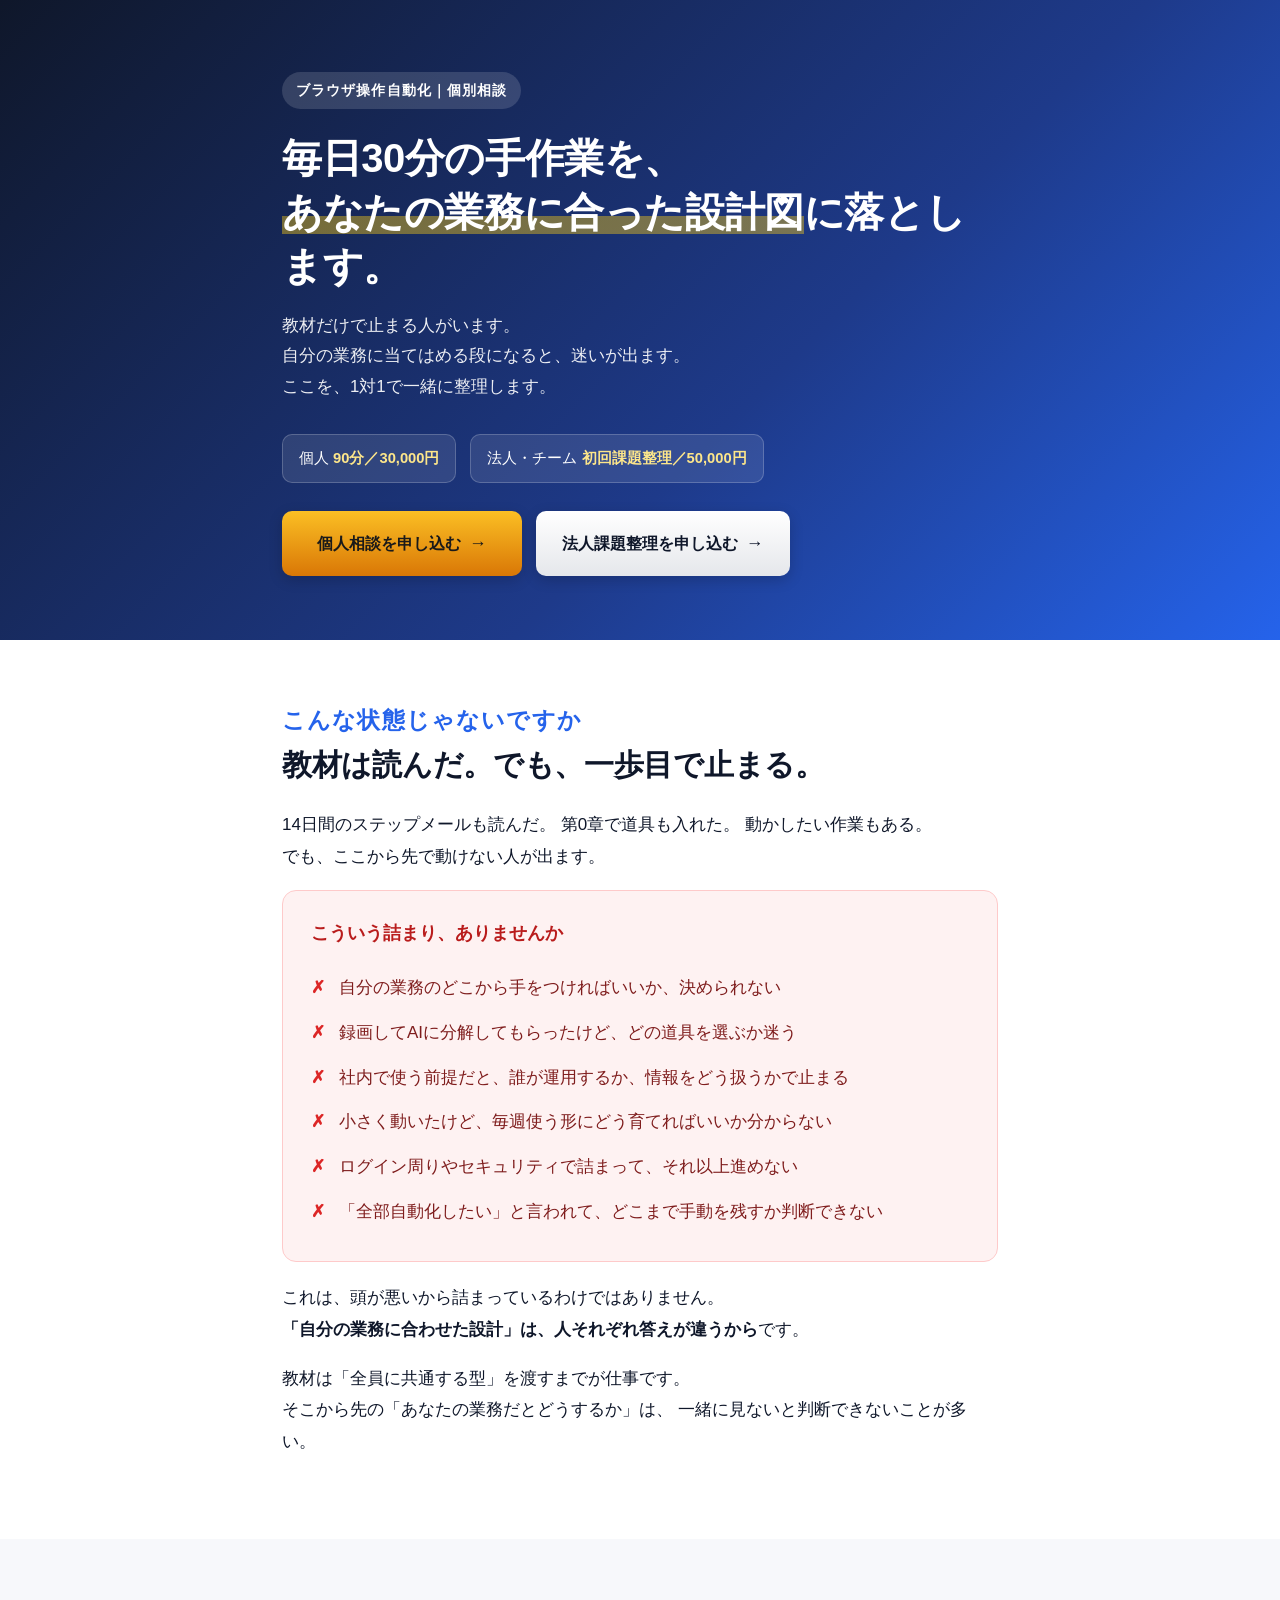
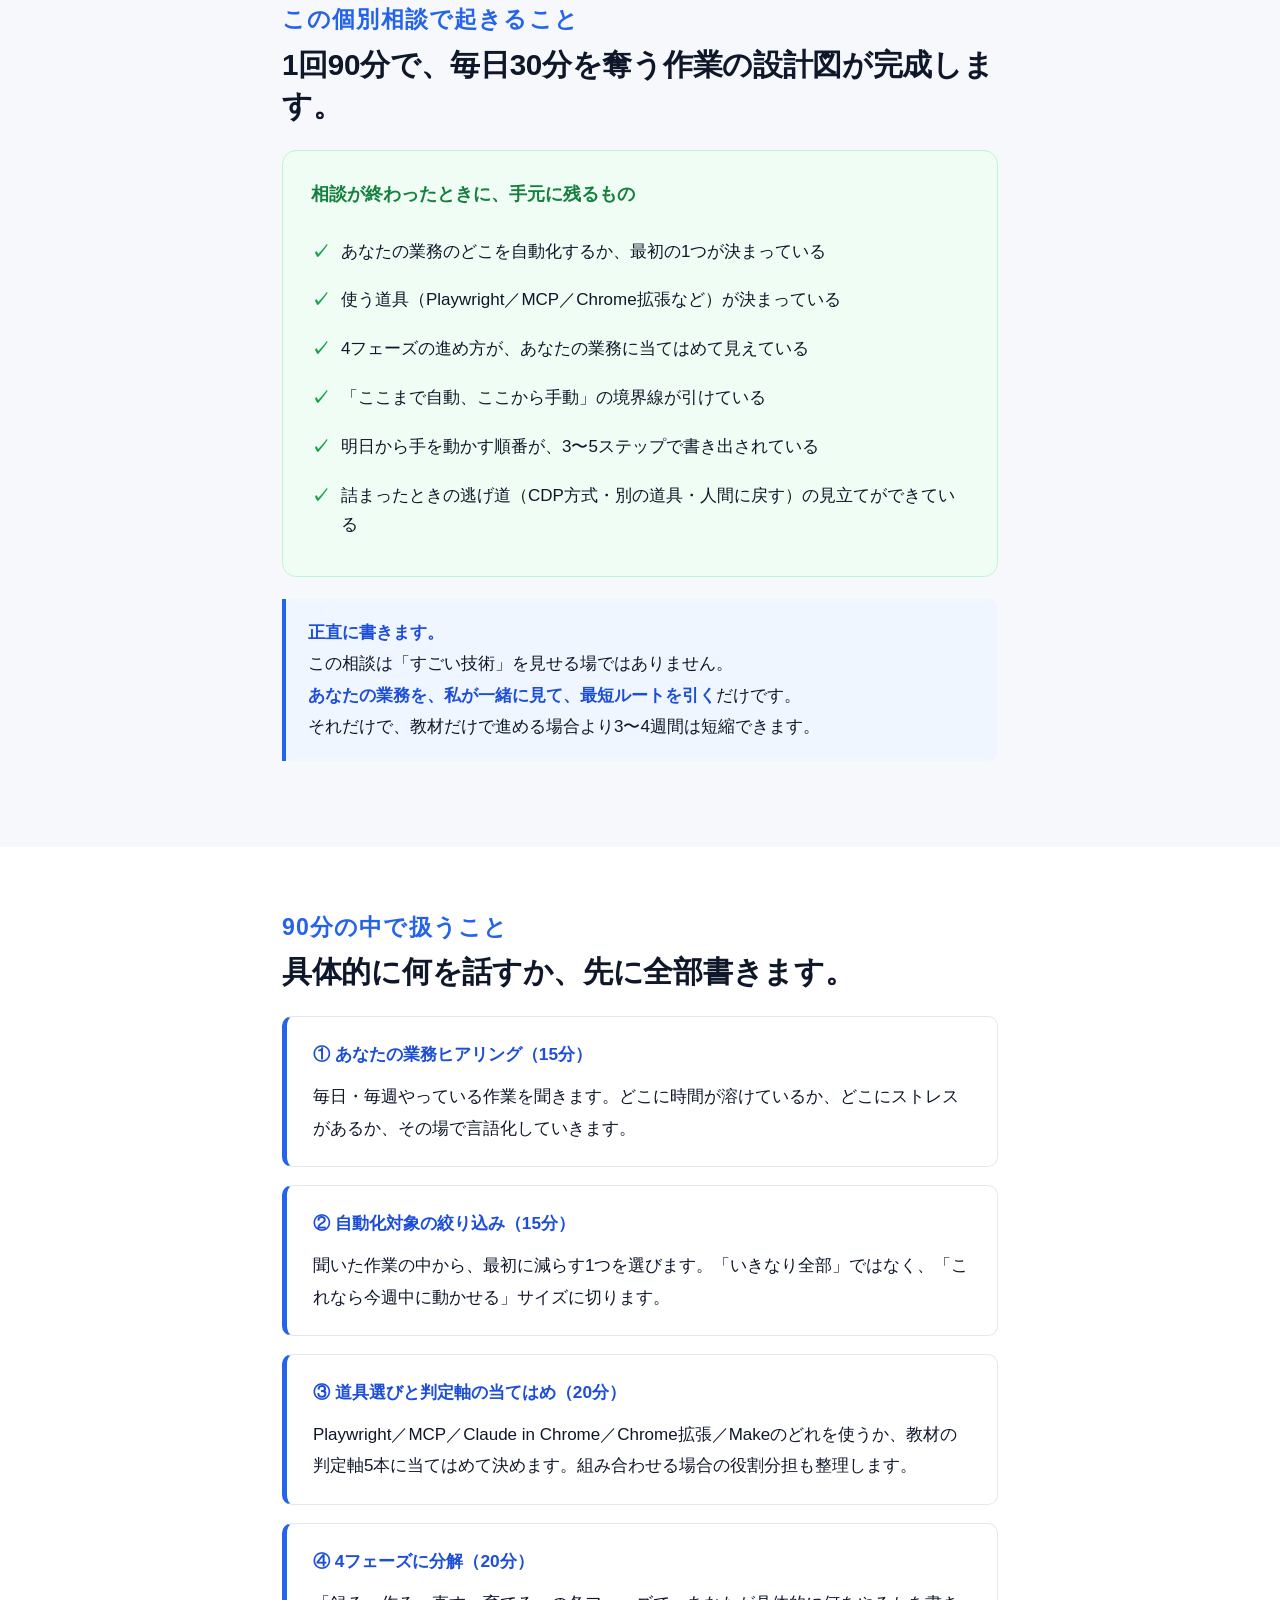
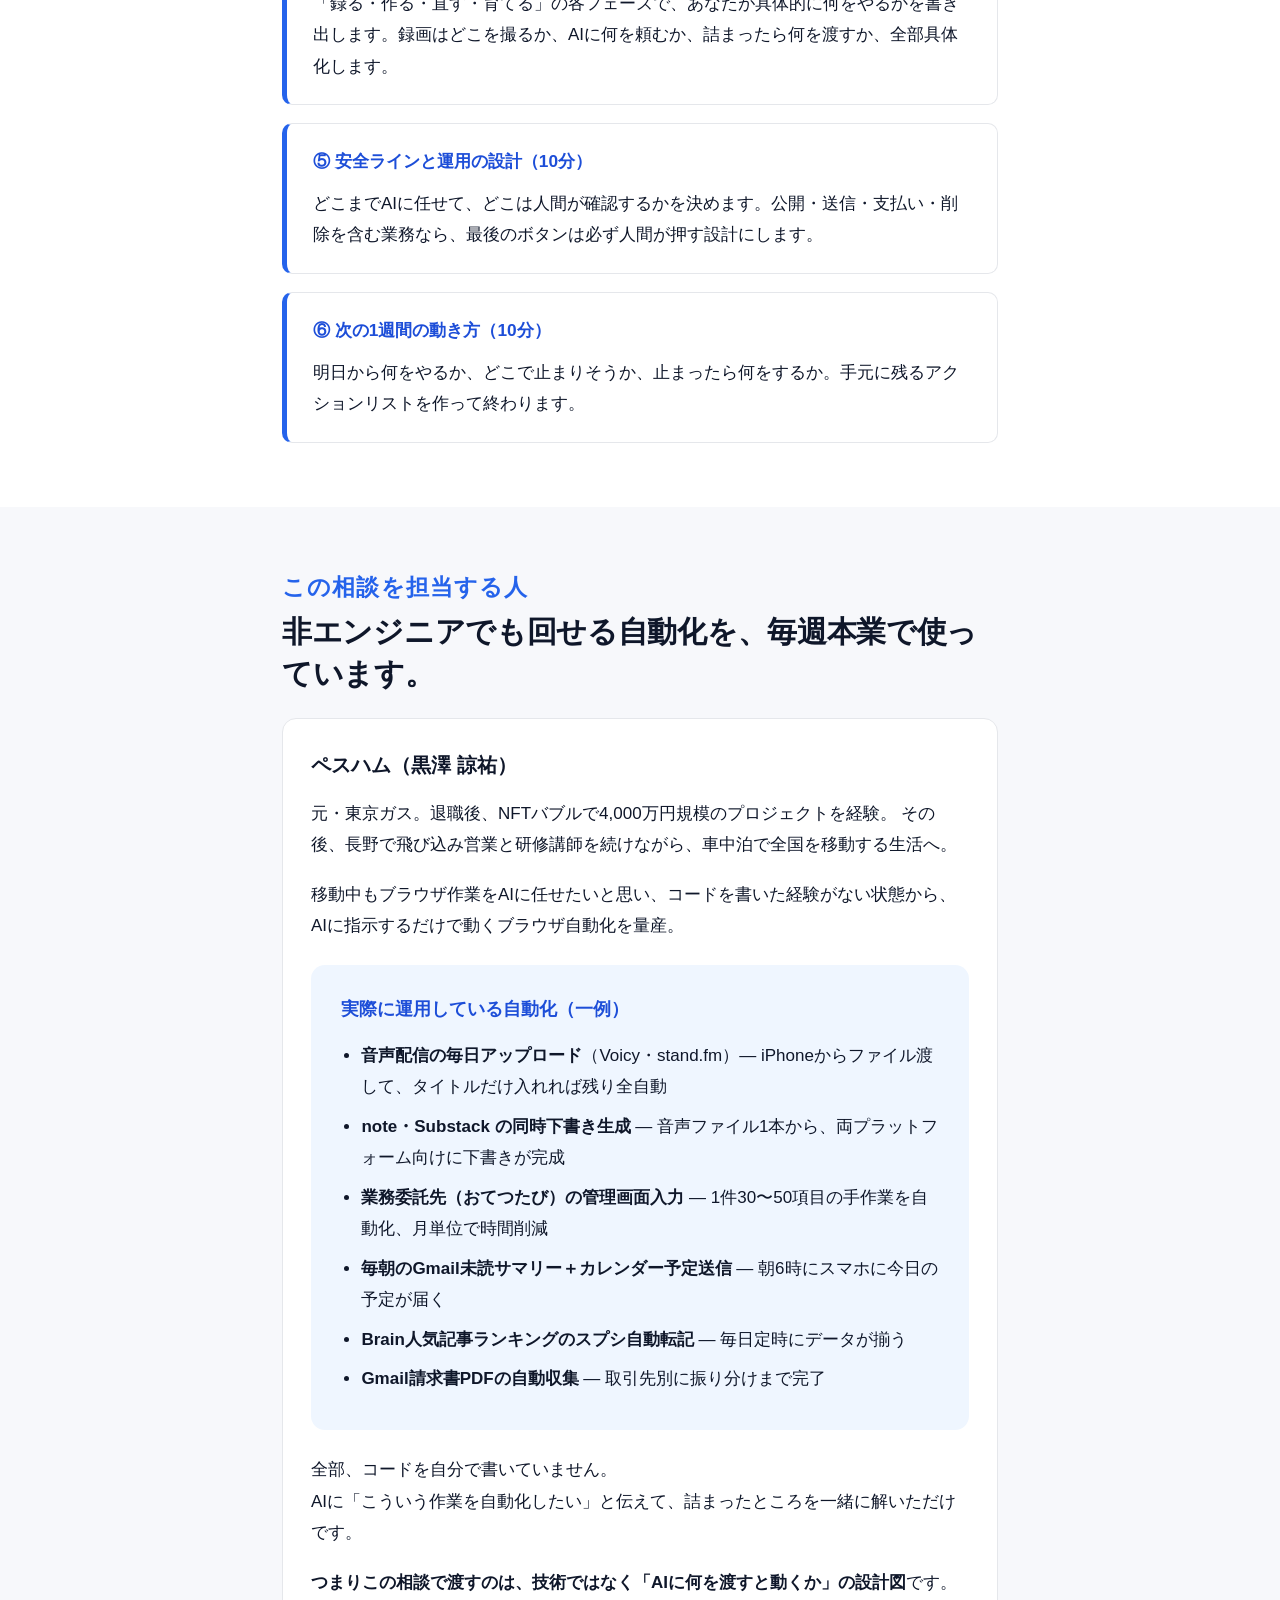
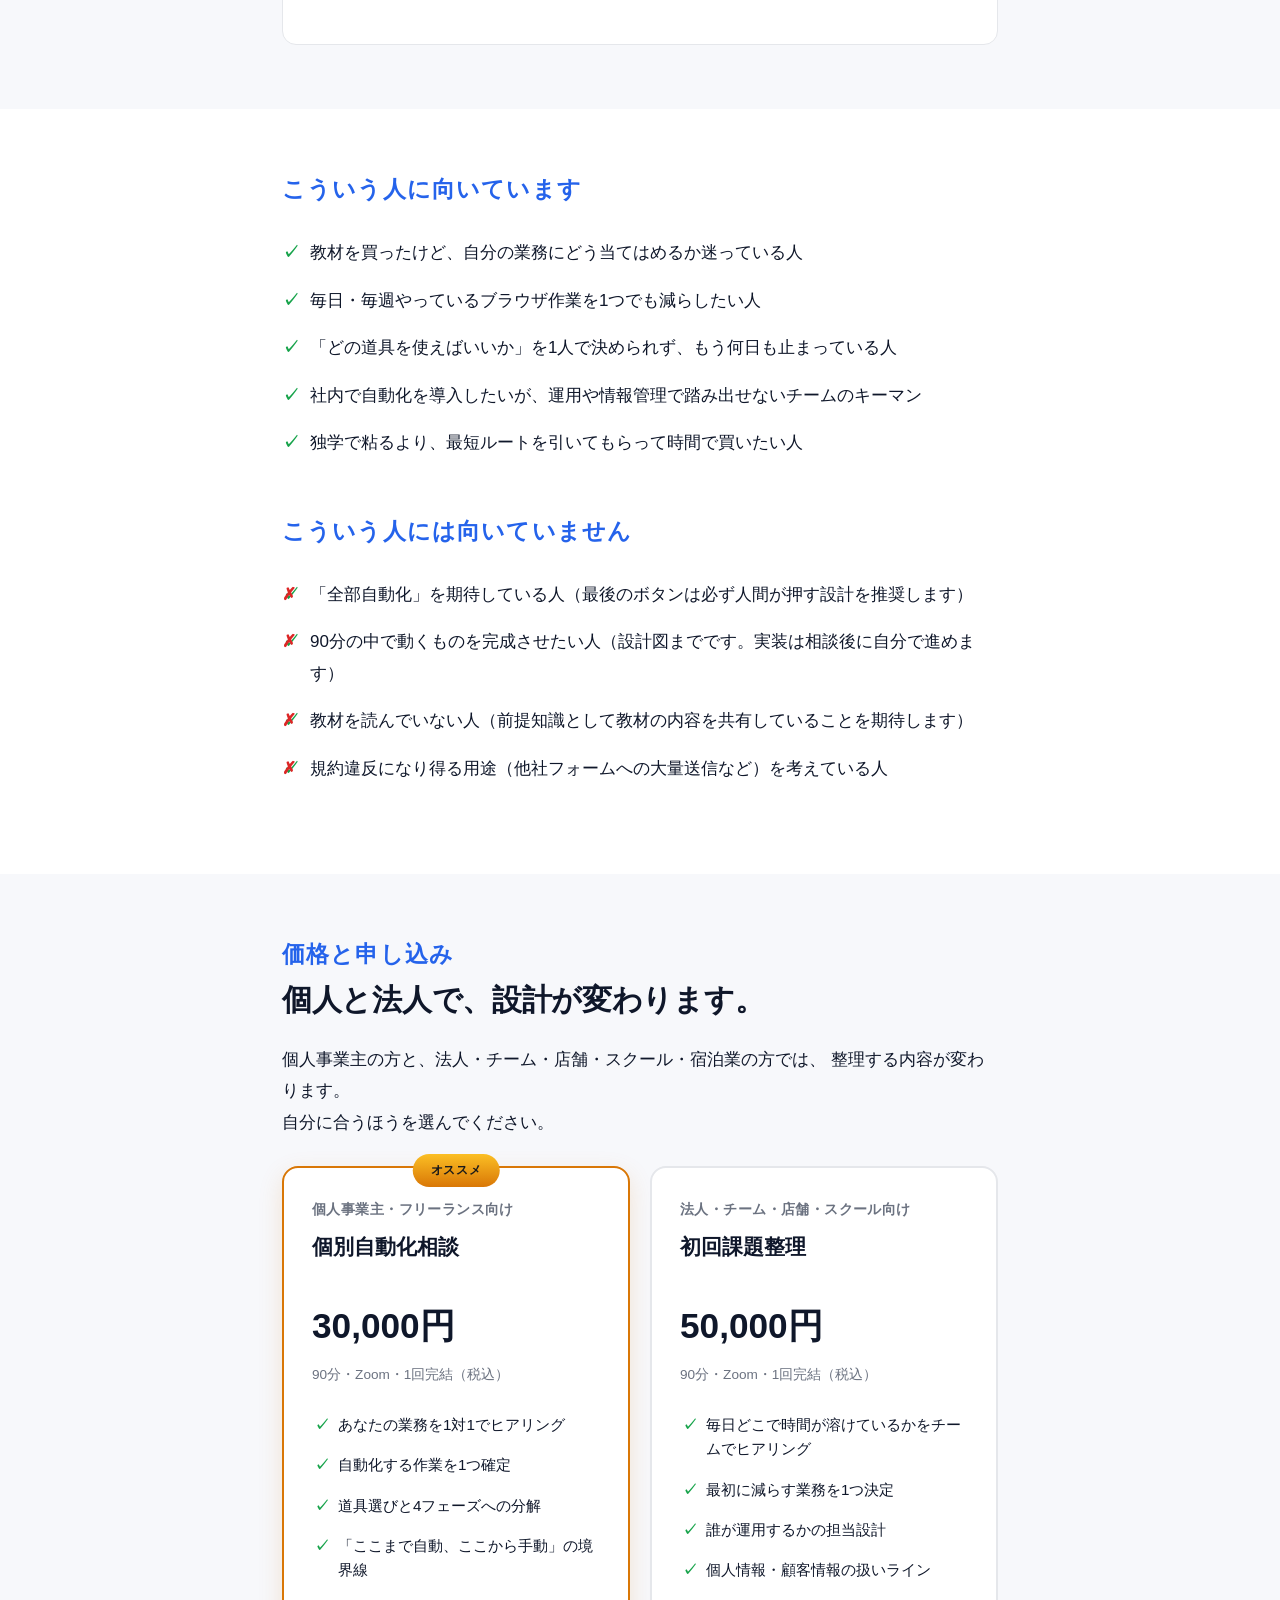
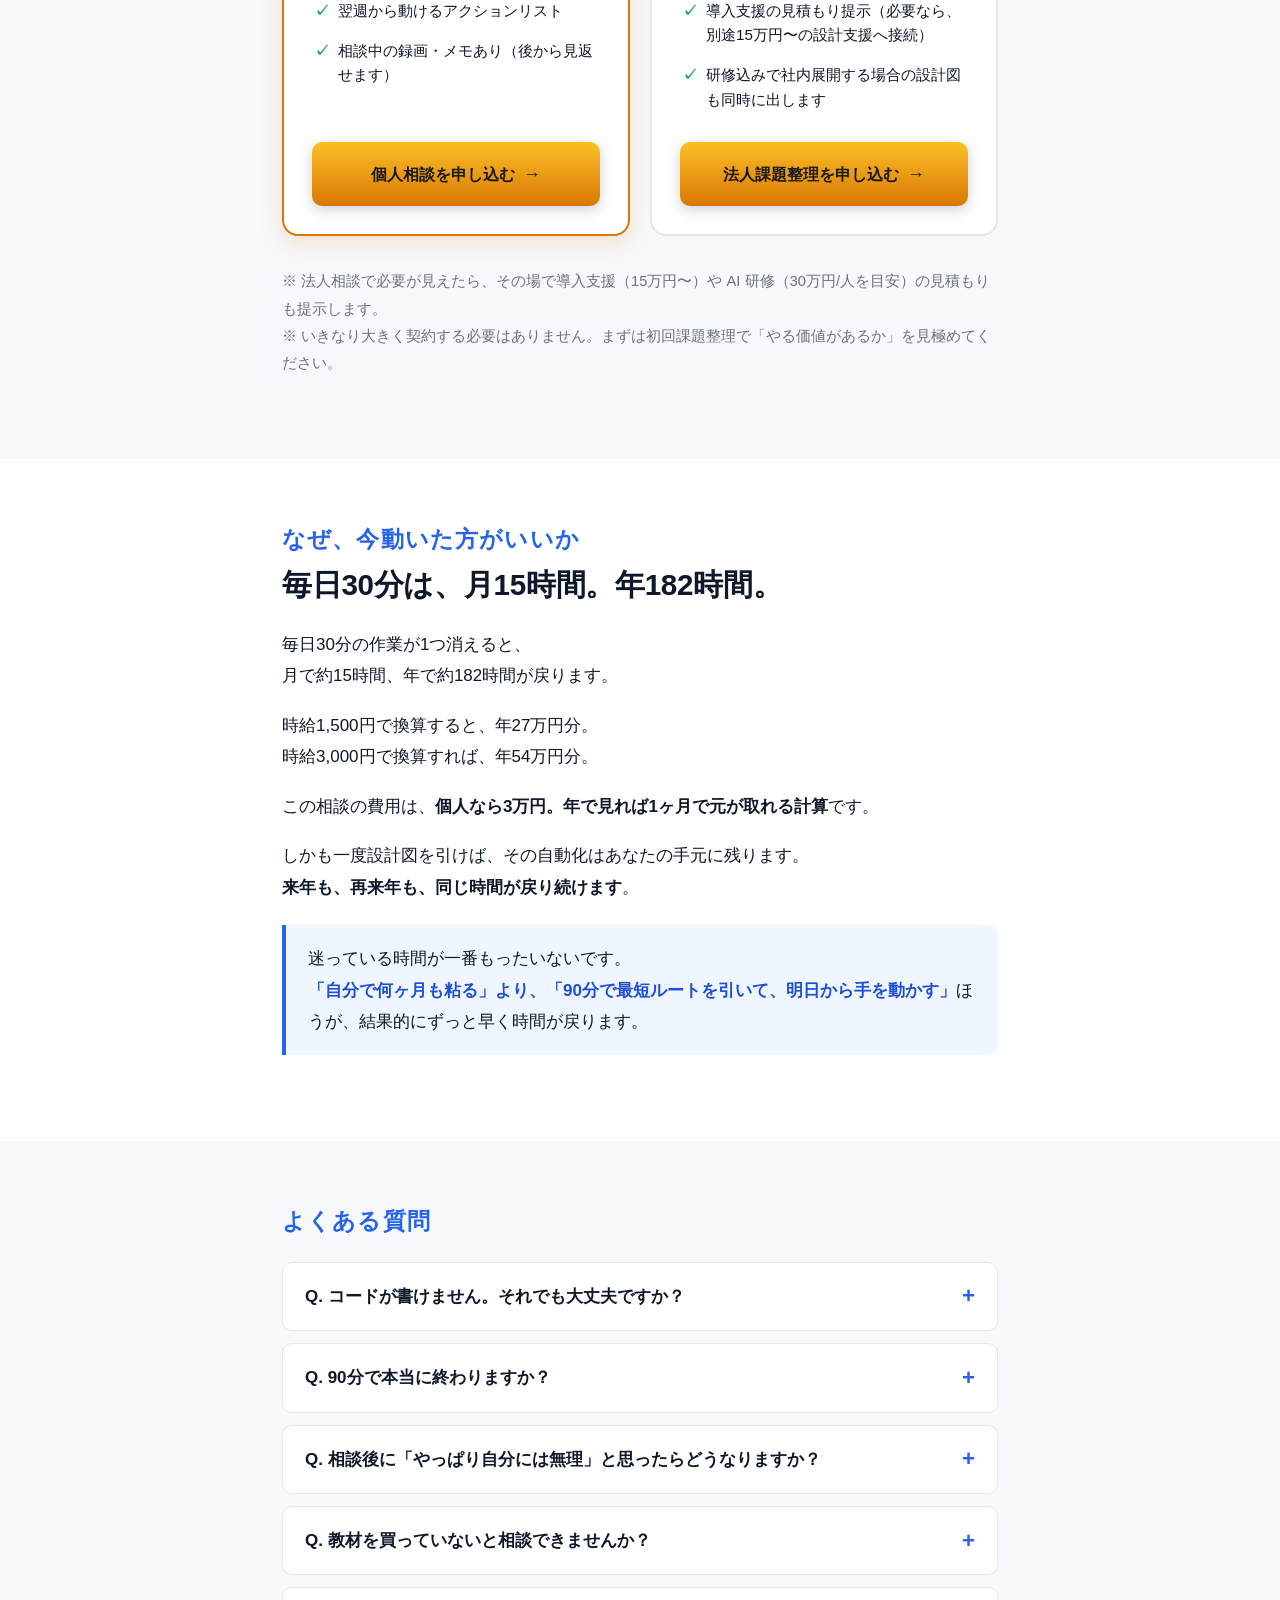
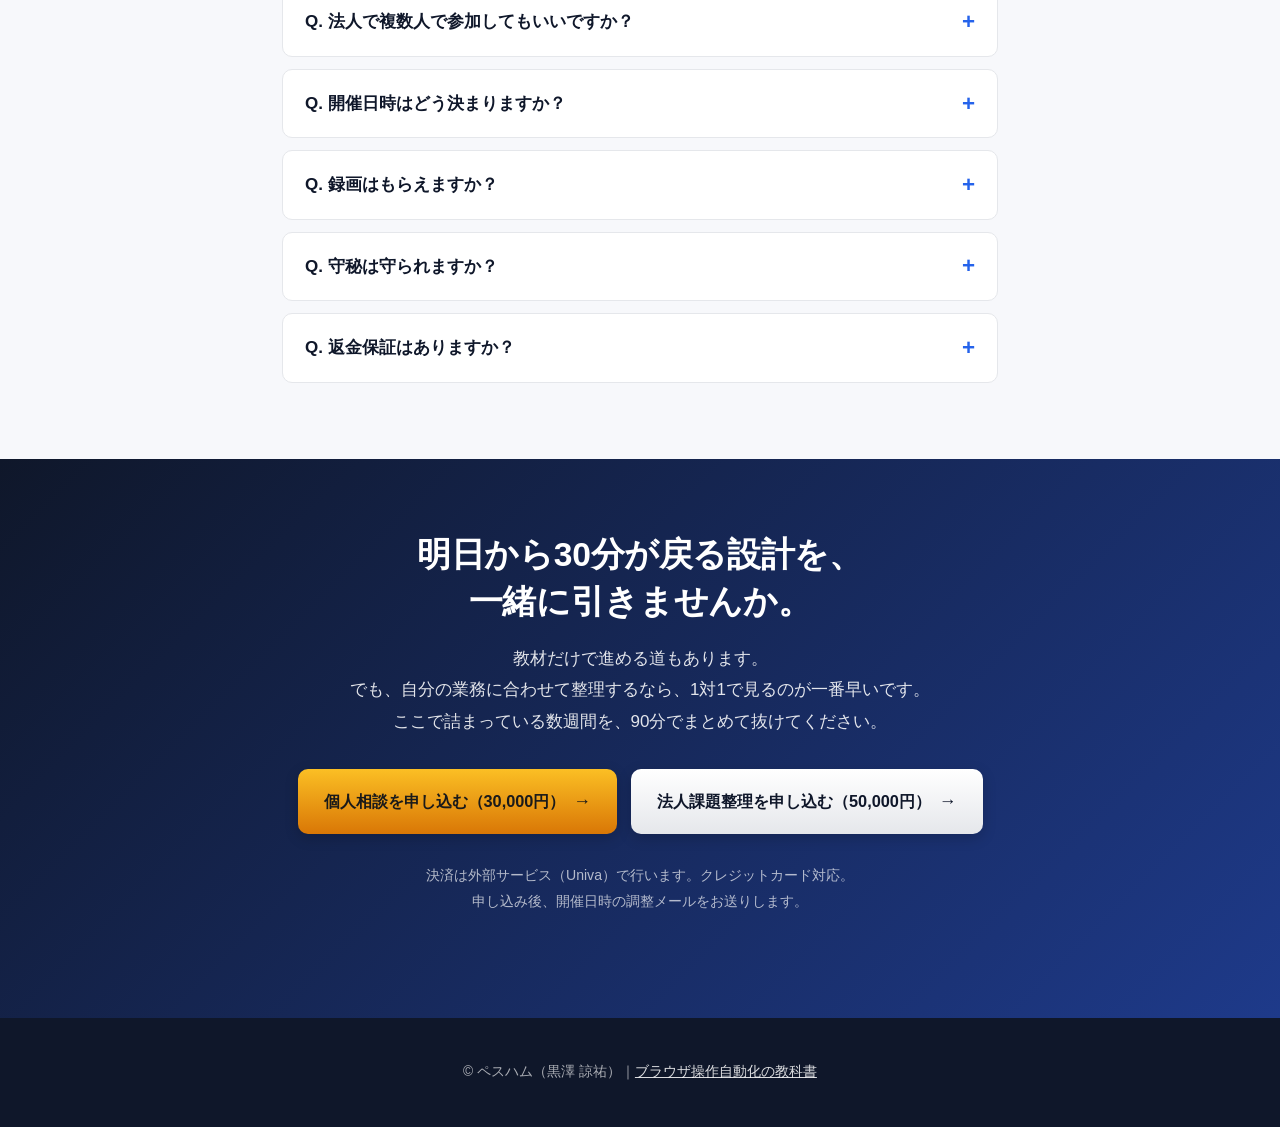
==== soudan.html @ 89b98d07 "add 個別相談LP（soudan.html） 個人90分3万円／法人初回課題整理5万円の個別相談ページを新規作成。 ヒーロー＋ペイン提示＋解決約束＋90分の中身細分化＋実績／プロフィール＋ 対象／非" ====
<!doctype html>
<html lang="ja">
<head>
<meta charset="utf-8" />
<meta name="viewport" content="width=device-width, initial-scale=1" />
<meta name="robots" content="noindex,nofollow,noarchive,noimageindex" />
<title>個別相談｜ブラウザ操作自動化 設計サポート — ペスハム</title>
<link rel="icon" type="image/png" href="./images/chibi-anne.png" />
<meta property="og:title" content="個別相談｜ブラウザ操作自動化 設計サポート" />
<meta property="og:description" content="毎日30分を奪う作業を、一緒に設計図に落とします。個人90分3万円／法人5万円。" />
<meta property="og:image" content="https://jidouka.pessham.com/images/thumbs/top-hero.jpg" />
<meta property="og:type" content="website" />
<meta name="twitter:card" content="summary_large_image" />
<style>
  :root {
    --bg: #f7f8fb;
    --panel: #ffffff;
    --ink: #0f172a;
    --muted: #6b7280;
    --line: #e5e7eb;
    --blue: #2563eb;
    --blue-dark: #1d4ed8;
    --green: #16a34a;
    --green-dark: #15803d;
    --gold: #d97706;
    --soft-blue: #eff6ff;
    --soft-green: #f0fdf4;
    --soft-red: #fef2f2;
    --soft-yellow: #fefce8;
  }
  * { box-sizing: border-box; }
  html, body { margin: 0; padding: 0; }
  body {
    background: var(--bg);
    color: var(--ink);
    font-family: -apple-system, BlinkMacSystemFont, "Hiragino Kaku Gothic ProN", "Yu Gothic", "Noto Sans JP", sans-serif;
    line-height: 1.85;
    font-size: 17px;
  }
  .container { max-width: 760px; margin: 0 auto; padding: 0 22px; }
  a { color: var(--blue); }
  strong { font-weight: 700; }

  /* HERO */
  .hero {
    background: linear-gradient(135deg, #0f172a 0%, #1e3a8a 60%, #2563eb 100%);
    color: #fff;
    padding: 72px 0 64px;
  }
  .hero .eyebrow {
    display: inline-block;
    background: rgba(255,255,255,0.14);
    color: #fff;
    font-size: 0.85rem;
    font-weight: 700;
    letter-spacing: 0.08em;
    padding: 6px 14px;
    border-radius: 999px;
    margin-bottom: 22px;
  }
  .hero h1 {
    font-size: clamp(1.7rem, 4.5vw, 2.5rem);
    font-weight: 900;
    line-height: 1.35;
    margin: 0 0 18px;
    letter-spacing: -0.01em;
  }
  .hero h1 .highlight {
    background: linear-gradient(transparent 60%, rgba(250, 204, 21, 0.42) 60%);
  }
  .hero .lead {
    font-size: 1.05rem;
    color: rgba(255,255,255,0.92);
    line-height: 1.8;
    margin: 0 0 32px;
  }
  .hero .price-row {
    display: flex;
    gap: 14px;
    flex-wrap: wrap;
    margin-bottom: 28px;
  }
  .hero .price-pill {
    background: rgba(255,255,255,0.1);
    border: 1px solid rgba(255,255,255,0.2);
    color: #fff;
    padding: 10px 16px;
    border-radius: 10px;
    font-size: 0.92rem;
  }
  .hero .price-pill strong { color: #fde68a; font-weight: 800; }
  .cta-row {
    display: flex;
    gap: 14px;
    flex-wrap: wrap;
    margin-top: 8px;
  }
  .btn {
    display: inline-flex;
    align-items: center;
    justify-content: center;
    gap: 8px;
    padding: 16px 26px;
    border-radius: 10px;
    font-weight: 800;
    font-size: 1.02rem;
    text-decoration: none;
    transition: transform 0.1s, box-shadow 0.2s, opacity 0.2s;
    border: 0;
    cursor: pointer;
    min-width: 240px;
    box-shadow: 0 4px 14px rgba(0,0,0,0.18);
  }
  .btn-primary {
    background: linear-gradient(180deg, #fbbf24, #d97706);
    color: #1a1a1a;
  }
  .btn-secondary {
    background: linear-gradient(180deg, #ffffff, #e5e7eb);
    color: #0f172a;
  }
  .btn:hover { transform: translateY(-1px); box-shadow: 0 8px 20px rgba(0,0,0,0.22); }
  .btn .arrow { font-size: 1.1rem; }

  /* SECTION */
  section { padding: 64px 0; }
  section.white { background: #ffffff; }
  section.soft { background: var(--bg); }
  section h2 {
    font-size: clamp(1.4rem, 3.5vw, 1.85rem);
    font-weight: 900;
    line-height: 1.4;
    margin: 0 0 24px;
    color: var(--ink);
    letter-spacing: -0.01em;
  }
  section h2 .sub {
    display: block;
    font-size: 0.78em;
    color: var(--blue);
    font-weight: 700;
    margin-bottom: 8px;
    letter-spacing: 0.05em;
  }
  section p { margin: 0 0 18px; }

  /* PAIN */
  .pain-card {
    background: var(--soft-red);
    border: 1px solid #fecaca;
    border-radius: 14px;
    padding: 26px 28px;
    margin-bottom: 20px;
  }
  .pain-card h3 {
    margin: 0 0 16px;
    color: #b91c1c;
    font-size: 1.1rem;
  }
  .pain-card ul {
    list-style: none;
    padding: 0;
    margin: 0;
  }
  .pain-card li {
    padding: 8px 0 8px 28px;
    position: relative;
    color: #7f1d1d;
    line-height: 1.7;
  }
  .pain-card li::before {
    content: "✗";
    position: absolute;
    left: 0;
    color: #dc2626;
    font-weight: 900;
  }

  /* SOLUTION */
  .solution-card {
    background: var(--soft-green);
    border: 1px solid #bbf7d0;
    border-radius: 14px;
    padding: 26px 28px;
    margin-bottom: 20px;
  }
  .solution-card h3 {
    margin: 0 0 16px;
    color: var(--green-dark);
    font-size: 1.15rem;
  }
  .solution-card ul {
    list-style: none;
    padding: 0;
    margin: 0;
  }
  .solution-card li {
    padding: 10px 0 10px 30px;
    position: relative;
    line-height: 1.7;
  }
  .solution-card li::before {
    content: "✓";
    position: absolute;
    left: 0;
    color: var(--green);
    font-weight: 900;
    font-size: 1.1rem;
  }

  /* WHAT YOU GET */
  .what-grid {
    display: grid;
    grid-template-columns: 1fr;
    gap: 18px;
    margin-top: 24px;
  }
  .what-card {
    background: #fff;
    border: 1px solid var(--line);
    border-left: 5px solid var(--blue);
    border-radius: 10px;
    padding: 22px 26px;
  }
  .what-card h4 {
    margin: 0 0 10px;
    color: var(--blue-dark);
    font-size: 1.08rem;
    font-weight: 800;
  }
  .what-card p { margin: 0; color: var(--ink); }

  /* PROOF */
  .proof-wrap {
    background: var(--soft-blue);
    border-radius: 14px;
    padding: 28px 30px;
    margin: 24px 0;
  }
  .proof-wrap h3 {
    margin: 0 0 14px;
    color: var(--blue-dark);
    font-size: 1.1rem;
  }
  .proof-wrap ul { padding-left: 1.2em; margin: 0; }
  .proof-wrap li { line-height: 1.85; margin-bottom: 8px; }

  /* PRICING */
  .pricing-grid {
    display: grid;
    grid-template-columns: 1fr 1fr;
    gap: 20px;
    margin-top: 28px;
  }
  @media (max-width: 700px) {
    .pricing-grid { grid-template-columns: 1fr; }
  }
  .price-card {
    background: #fff;
    border: 2px solid var(--line);
    border-radius: 16px;
    padding: 28px;
    display: flex;
    flex-direction: column;
    position: relative;
  }
  .price-card.recommended {
    border-color: var(--gold);
    box-shadow: 0 8px 24px rgba(217, 119, 6, 0.16);
  }
  .price-card.recommended::before {
    content: "オススメ";
    position: absolute;
    top: -14px;
    left: 50%;
    transform: translateX(-50%);
    background: linear-gradient(180deg, #fbbf24, #d97706);
    color: #1a1a1a;
    padding: 5px 18px;
    border-radius: 999px;
    font-size: 0.78rem;
    font-weight: 800;
    letter-spacing: 0.05em;
  }
  .price-card .target {
    color: var(--muted);
    font-size: 0.88rem;
    font-weight: 700;
    margin-bottom: 6px;
    letter-spacing: 0.03em;
  }
  .price-card h3 {
    margin: 0 0 12px;
    font-size: 1.3rem;
  }
  .price-card .price {
    font-size: 2.2rem;
    font-weight: 900;
    margin: 14px 0 4px;
    color: var(--ink);
  }
  .price-card .price-note {
    color: var(--muted);
    font-size: 0.85rem;
    margin-bottom: 18px;
  }
  .price-card ul {
    list-style: none;
    padding: 0;
    margin: 0 0 22px;
    flex: 1;
  }
  .price-card li {
    padding: 8px 0 8px 26px;
    position: relative;
    line-height: 1.6;
    font-size: 0.95rem;
  }
  .price-card li::before {
    content: "✓";
    position: absolute;
    left: 2px;
    color: var(--green);
    font-weight: 900;
  }
  .price-card .btn { width: 100%; min-width: 0; }

  /* PROFILE */
  .profile-box {
    background: #fff;
    border: 1px solid var(--line);
    border-radius: 14px;
    padding: 28px;
  }
  .profile-box h3 { margin: 0 0 14px; }

  /* FAQ */
  details.faq {
    background: #fff;
    border: 1px solid var(--line);
    border-radius: 10px;
    margin-bottom: 12px;
    overflow: hidden;
  }
  details.faq summary {
    cursor: pointer;
    padding: 18px 22px;
    font-weight: 700;
    list-style: none;
    position: relative;
    padding-right: 50px;
  }
  details.faq summary::-webkit-details-marker { display: none; }
  details.faq summary::after {
    content: "+";
    position: absolute;
    right: 22px;
    top: 50%;
    transform: translateY(-50%);
    font-size: 1.4rem;
    color: var(--blue);
    transition: transform 0.2s;
  }
  details.faq[open] summary::after {
    transform: translateY(-50%) rotate(45deg);
  }
  details.faq div.faq-body {
    padding: 0 22px 20px;
    color: var(--ink);
    line-height: 1.85;
  }

  /* FINAL CTA */
  .final-cta {
    background: linear-gradient(135deg, #0f172a 0%, #1e3a8a 100%);
    color: #fff;
    text-align: center;
    padding: 72px 22px;
  }
  .final-cta h2 {
    color: #fff;
    font-size: clamp(1.5rem, 4vw, 2.1rem);
    margin: 0 0 18px;
  }
  .final-cta p {
    color: rgba(255,255,255,0.88);
    margin: 0 auto 32px;
    max-width: 580px;
  }

  /* FOOTER */
  footer {
    background: #0f172a;
    color: rgba(255,255,255,0.65);
    text-align: center;
    padding: 28px 22px;
    font-size: 0.86rem;
  }
  footer a { color: rgba(255,255,255,0.85); }

  /* MISC */
  .quote {
    border-left: 4px solid var(--blue);
    background: var(--soft-blue);
    padding: 18px 22px;
    border-radius: 0 10px 10px 0;
    margin: 22px 0;
    color: var(--ink);
    font-style: normal;
  }
  .quote strong { color: var(--blue-dark); }

  ul.checklist {
    list-style: none;
    padding: 0;
    margin: 18px 0;
  }
  ul.checklist li {
    padding: 8px 0 8px 28px;
    position: relative;
  }
  ul.checklist li::before {
    content: "✓";
    position: absolute;
    left: 0;
    color: var(--green);
    font-weight: 900;
  }
</style>
</head>
<body>

<!-- HERO -->
<header class="hero">
  <div class="container">
    <span class="eyebrow">ブラウザ操作自動化｜個別相談</span>
    <h1>毎日30分の手作業を、<br><span class="highlight">あなたの業務に合った設計図</span>に落とします。</h1>
    <p class="lead">
      教材だけで止まる人がいます。<br>
      自分の業務に当てはめる段になると、迷いが出ます。<br>
      ここを、1対1で一緒に整理します。
    </p>
    <div class="price-row">
      <span class="price-pill">個人 <strong>90分／30,000円</strong></span>
      <span class="price-pill">法人・チーム <strong>初回課題整理／50,000円</strong></span>
    </div>
    <div class="cta-row">
      <a class="btn btn-primary" href="https://univa.cc/gFNgZV" target="_blank" rel="noopener noreferrer">
        個人相談を申し込む <span class="arrow">→</span>
      </a>
      <a class="btn btn-secondary" href="https://univa.cc/kLn8AJ" target="_blank" rel="noopener noreferrer">
        法人課題整理を申し込む <span class="arrow">→</span>
      </a>
    </div>
  </div>
</header>


<!-- PAIN -->
<section class="white">
  <div class="container">
    <h2><span class="sub">こんな状態じゃないですか</span>教材は読んだ。でも、一歩目で止まる。</h2>
    <p>
      14日間のステップメールも読んだ。
      第0章で道具も入れた。
      動かしたい作業もある。<br>
      でも、ここから先で動けない人が出ます。
    </p>

    <div class="pain-card">
      <h3>こういう詰まり、ありませんか</h3>
      <ul>
        <li>自分の業務のどこから手をつければいいか、決められない</li>
        <li>録画してAIに分解してもらったけど、どの道具を選ぶか迷う</li>
        <li>社内で使う前提だと、誰が運用するか、情報をどう扱うかで止まる</li>
        <li>小さく動いたけど、毎週使う形にどう育てればいいか分からない</li>
        <li>ログイン周りやセキュリティで詰まって、それ以上進めない</li>
        <li>「全部自動化したい」と言われて、どこまで手動を残すか判断できない</li>
      </ul>
    </div>

    <p>
      これは、頭が悪いから詰まっているわけではありません。<br>
      <strong>「自分の業務に合わせた設計」は、人それぞれ答えが違うから</strong>です。
    </p>

    <p>
      教材は「全員に共通する型」を渡すまでが仕事です。<br>
      そこから先の「あなたの業務だとどうするか」は、
      一緒に見ないと判断できないことが多い。
    </p>
  </div>
</section>


<!-- SOLUTION -->
<section class="soft">
  <div class="container">
    <h2><span class="sub">この個別相談で起きること</span>1回90分で、毎日30分を奪う作業の設計図が完成します。</h2>

    <div class="solution-card">
      <h3>相談が終わったときに、手元に残るもの</h3>
      <ul>
        <li>あなたの業務のどこを自動化するか、最初の1つが決まっている</li>
        <li>使う道具（Playwright／MCP／Chrome拡張など）が決まっている</li>
        <li>4フェーズの進め方が、あなたの業務に当てはめて見えている</li>
        <li>「ここまで自動、ここから手動」の境界線が引けている</li>
        <li>明日から手を動かす順番が、3〜5ステップで書き出されている</li>
        <li>詰まったときの逃げ道（CDP方式・別の道具・人間に戻す）の見立てができている</li>
      </ul>
    </div>

    <div class="quote">
      <strong>正直に書きます。</strong><br>
      この相談は「すごい技術」を見せる場ではありません。<br>
      <strong>あなたの業務を、私が一緒に見て、最短ルートを引く</strong>だけです。<br>
      それだけで、教材だけで進める場合より3〜4週間は短縮できます。
    </div>
  </div>
</section>


<!-- WHAT YOU GET -->
<section class="white">
  <div class="container">
    <h2><span class="sub">90分の中で扱うこと</span>具体的に何を話すか、先に全部書きます。</h2>

    <div class="what-grid">
      <div class="what-card">
        <h4>① あなたの業務ヒアリング（15分）</h4>
        <p>毎日・毎週やっている作業を聞きます。どこに時間が溶けているか、どこにストレスがあるか、その場で言語化していきます。</p>
      </div>
      <div class="what-card">
        <h4>② 自動化対象の絞り込み（15分）</h4>
        <p>聞いた作業の中から、最初に減らす1つを選びます。「いきなり全部」ではなく、「これなら今週中に動かせる」サイズに切ります。</p>
      </div>
      <div class="what-card">
        <h4>③ 道具選びと判定軸の当てはめ（20分）</h4>
        <p>Playwright／MCP／Claude in Chrome／Chrome拡張／Makeのどれを使うか、教材の判定軸5本に当てはめて決めます。組み合わせる場合の役割分担も整理します。</p>
      </div>
      <div class="what-card">
        <h4>④ 4フェーズに分解（20分）</h4>
        <p>「録る・作る・直す・育てる」の各フェーズで、あなたが具体的に何をやるかを書き出します。録画はどこを撮るか、AIに何を頼むか、詰まったら何を渡すか、全部具体化します。</p>
      </div>
      <div class="what-card">
        <h4>⑤ 安全ラインと運用の設計（10分）</h4>
        <p>どこまでAIに任せて、どこは人間が確認するかを決めます。公開・送信・支払い・削除を含む業務なら、最後のボタンは必ず人間が押す設計にします。</p>
      </div>
      <div class="what-card">
        <h4>⑥ 次の1週間の動き方（10分）</h4>
        <p>明日から何をやるか、どこで止まりそうか、止まったら何をするか。手元に残るアクションリストを作って終わります。</p>
      </div>
    </div>
  </div>
</section>


<!-- PROFILE / PROOF -->
<section class="soft">
  <div class="container">
    <h2><span class="sub">この相談を担当する人</span>非エンジニアでも回せる自動化を、毎週本業で使っています。</h2>

    <div class="profile-box">
      <h3>ペスハム（黒澤 諒祐）</h3>
      <p>
        元・東京ガス。退職後、NFTバブルで4,000万円規模のプロジェクトを経験。
        その後、長野で飛び込み営業と研修講師を続けながら、車中泊で全国を移動する生活へ。
      </p>
      <p>
        移動中もブラウザ作業をAIに任せたいと思い、コードを書いた経験がない状態から、
        AIに指示するだけで動くブラウザ自動化を量産。
      </p>

      <div class="proof-wrap">
        <h3>実際に運用している自動化（一例）</h3>
        <ul>
          <li><strong>音声配信の毎日アップロード</strong>（Voicy・stand.fm）— iPhoneからファイル渡して、タイトルだけ入れれば残り全自動</li>
          <li><strong>note・Substack の同時下書き生成</strong> — 音声ファイル1本から、両プラットフォーム向けに下書きが完成</li>
          <li><strong>業務委託先（おてつたび）の管理画面入力</strong> — 1件30〜50項目の手作業を自動化、月単位で時間削減</li>
          <li><strong>毎朝のGmail未読サマリー＋カレンダー予定送信</strong> — 朝6時にスマホに今日の予定が届く</li>
          <li><strong>Brain人気記事ランキングのスプシ自動転記</strong> — 毎日定時にデータが揃う</li>
          <li><strong>Gmail請求書PDFの自動収集</strong> — 取引先別に振り分けまで完了</li>
        </ul>
      </div>

      <p>
        全部、コードを自分で書いていません。<br>
        AIに「こういう作業を自動化したい」と伝えて、詰まったところを一緒に解いただけです。
      </p>

      <p>
        <strong>つまりこの相談で渡すのは、技術ではなく「AIに何を渡すと動くか」の設計図</strong>です。
      </p>
    </div>
  </div>
</section>


<!-- WHO IS THIS FOR -->
<section class="white">
  <div class="container">
    <h2><span class="sub">こういう人に向いています</span></h2>

    <ul class="checklist">
      <li>教材を買ったけど、自分の業務にどう当てはめるか迷っている人</li>
      <li>毎日・毎週やっているブラウザ作業を1つでも減らしたい人</li>
      <li>「どの道具を使えばいいか」を1人で決められず、もう何日も止まっている人</li>
      <li>社内で自動化を導入したいが、運用や情報管理で踏み出せないチームのキーマン</li>
      <li>独学で粘るより、最短ルートを引いてもらって時間で買いたい人</li>
    </ul>

    <h2 style="margin-top: 48px;"><span class="sub">こういう人には向いていません</span></h2>

    <ul class="checklist" style="list-style: none;">
      <li style="padding-left: 28px; position: relative;"><span style="position: absolute; left: 0; color: #dc2626; font-weight: 900;">✗</span> 「全部自動化」を期待している人（最後のボタンは必ず人間が押す設計を推奨します）</li>
      <li style="padding-left: 28px; position: relative;"><span style="position: absolute; left: 0; color: #dc2626; font-weight: 900;">✗</span> 90分の中で動くものを完成させたい人（設計図までです。実装は相談後に自分で進めます）</li>
      <li style="padding-left: 28px; position: relative;"><span style="position: absolute; left: 0; color: #dc2626; font-weight: 900;">✗</span> 教材を読んでいない人（前提知識として教材の内容を共有していることを期待します）</li>
      <li style="padding-left: 28px; position: relative;"><span style="position: absolute; left: 0; color: #dc2626; font-weight: 900;">✗</span> 規約違反になり得る用途（他社フォームへの大量送信など）を考えている人</li>
    </ul>
  </div>
</section>


<!-- PRICING -->
<section class="soft">
  <div class="container">
    <h2><span class="sub">価格と申し込み</span>個人と法人で、設計が変わります。</h2>

    <p>
      個人事業主の方と、法人・チーム・店舗・スクール・宿泊業の方では、
      整理する内容が変わります。<br>
      自分に合うほうを選んでください。
    </p>

    <div class="pricing-grid">
      <!-- 個人 -->
      <div class="price-card recommended">
        <div class="target">個人事業主・フリーランス向け</div>
        <h3>個別自動化相談</h3>
        <div class="price">30,000円</div>
        <div class="price-note">90分・Zoom・1回完結（税込）</div>
        <ul>
          <li>あなたの業務を1対1でヒアリング</li>
          <li>自動化する作業を1つ確定</li>
          <li>道具選びと4フェーズへの分解</li>
          <li>「ここまで自動、ここから手動」の境界線</li>
          <li>翌週から動けるアクションリスト</li>
          <li>相談中の録画・メモあり（後から見返せます）</li>
        </ul>
        <a class="btn btn-primary" href="https://univa.cc/gFNgZV" target="_blank" rel="noopener noreferrer">
          個人相談を申し込む <span class="arrow">→</span>
        </a>
      </div>

      <!-- 法人 -->
      <div class="price-card">
        <div class="target">法人・チーム・店舗・スクール向け</div>
        <h3>初回課題整理</h3>
        <div class="price">50,000円</div>
        <div class="price-note">90分・Zoom・1回完結（税込）</div>
        <ul>
          <li>毎日どこで時間が溶けているかをチームでヒアリング</li>
          <li>最初に減らす業務を1つ決定</li>
          <li>誰が運用するかの担当設計</li>
          <li>個人情報・顧客情報の扱いライン</li>
          <li>導入支援の見積もり提示（必要なら、別途15万円〜の設計支援へ接続）</li>
          <li>研修込みで社内展開する場合の設計図も同時に出します</li>
        </ul>
        <a class="btn btn-primary" href="https://univa.cc/kLn8AJ" target="_blank" rel="noopener noreferrer">
          法人課題整理を申し込む <span class="arrow">→</span>
        </a>
      </div>
    </div>

    <p style="margin-top: 32px; color: var(--muted); font-size: 0.92rem;">
      ※ 法人相談で必要が見えたら、その場で導入支援（15万円〜）や AI 研修（30万円/人を目安）の見積もりも提示します。<br>
      ※ いきなり大きく契約する必要はありません。まずは初回課題整理で「やる価値があるか」を見極めてください。
    </p>
  </div>
</section>


<!-- WHY NOW -->
<section class="white">
  <div class="container">
    <h2><span class="sub">なぜ、今動いた方がいいか</span>毎日30分は、月15時間。年182時間。</h2>

    <p>
      毎日30分の作業が1つ消えると、<br>
      月で約15時間、年で約182時間が戻ります。
    </p>

    <p>
      時給1,500円で換算すると、年27万円分。<br>
      時給3,000円で換算すれば、年54万円分。
    </p>

    <p>
      この相談の費用は、<strong>個人なら3万円。年で見れば1ヶ月で元が取れる計算</strong>です。
    </p>

    <p>
      しかも一度設計図を引けば、その自動化はあなたの手元に残ります。<br>
      <strong>来年も、再来年も、同じ時間が戻り続けます</strong>。
    </p>

    <div class="quote">
      迷っている時間が一番もったいないです。<br>
      <strong>「自分で何ヶ月も粘る」より、「90分で最短ルートを引いて、明日から手を動かす」</strong>ほうが、結果的にずっと早く時間が戻ります。
    </div>
  </div>
</section>


<!-- FAQ -->
<section class="soft">
  <div class="container">
    <h2><span class="sub">よくある質問</span></h2>

    <details class="faq">
      <summary>Q. コードが書けません。それでも大丈夫ですか？</summary>
      <div class="faq-body">
        大丈夫です。むしろこの相談は「コードが書けない人」を想定しています。AIに何を渡すと動くか、を一緒に設計するのが目的です。担当しているペスハム自身もコードはAIに書かせています。
      </div>
    </details>

    <details class="faq">
      <summary>Q. 90分で本当に終わりますか？</summary>
      <div class="faq-body">
        90分で「設計図」が手に入ります。実装まではご自身で進めます。逆に言うと、設計図がない状態で実装に入ると何週間も遠回りすることがあるので、ここを最初に固めることに価値があります。
      </div>
    </details>

    <details class="faq">
      <summary>Q. 相談後に「やっぱり自分には無理」と思ったらどうなりますか？</summary>
      <div class="faq-body">
        相談中に「これは自分の業務には合わない」と判断するケースもあります。その場合は無理に進める必要はありません。「自動化しない方がいい業務」を切り分けるのも、この相談の役割の一つです。
      </div>
    </details>

    <details class="faq">
      <summary>Q. 教材を買っていないと相談できませんか？</summary>
      <div class="faq-body">
        教材を読んでいる前提で進めます。判定軸5本や4フェーズの型を共有している方が、90分が圧倒的に密度高くなります。まだの方は先に教材を読んでから申し込んでください。
      </div>
    </details>

    <details class="faq">
      <summary>Q. 法人で複数人で参加してもいいですか？</summary>
      <div class="faq-body">
        構いません。むしろ、現場でその作業をやっている人と、決裁できる人の両方が参加されると整理が早く進みます。3〜4名までは追加料金なしで対応します。
      </div>
    </details>

    <details class="faq">
      <summary>Q. 開催日時はどう決まりますか？</summary>
      <div class="faq-body">
        申し込み後、メールで候補日時をお送りします。平日夜・週末を含めて調整します。基本的に申し込みから1〜2週間以内で実施しています。
      </div>
    </details>

    <details class="faq">
      <summary>Q. 録画はもらえますか？</summary>
      <div class="faq-body">
        相談はZoomで実施し、録画データを後日お渡しします。メモが取りきれなくても、後から見返せます。
      </div>
    </details>

    <details class="faq">
      <summary>Q. 守秘は守られますか？</summary>
      <div class="faq-body">
        相談内容は外部に出しません。社外秘の業務についても、ヒアリング前に確認しながら進めます。法人の方で守秘契約が必要な場合は、申し込み前にメールでご連絡ください。
      </div>
    </details>

    <details class="faq">
      <summary>Q. 返金保証はありますか？</summary>
      <div class="faq-body">
        相談の性質上、原則として返金は承っていません。ただし、相談前に「自分の用途と合わなそう」と感じた場合は、開催日前であればキャンセル対応が可能です。
      </div>
    </details>
  </div>
</section>


<!-- FINAL CTA -->
<section class="final-cta">
  <div class="container">
    <h2>明日から30分が戻る設計を、<br>一緒に引きませんか。</h2>
    <p>
      教材だけで進める道もあります。<br>
      でも、自分の業務に合わせて整理するなら、1対1で見るのが一番早いです。<br>
      ここで詰まっている数週間を、90分でまとめて抜けてください。
    </p>
    <div class="cta-row" style="justify-content: center;">
      <a class="btn btn-primary" href="https://univa.cc/gFNgZV" target="_blank" rel="noopener noreferrer">
        個人相談を申し込む（30,000円） <span class="arrow">→</span>
      </a>
      <a class="btn btn-secondary" href="https://univa.cc/kLn8AJ" target="_blank" rel="noopener noreferrer">
        法人課題整理を申し込む（50,000円） <span class="arrow">→</span>
      </a>
    </div>
    <p style="margin-top: 28px; font-size: 0.88rem; color: rgba(255,255,255,0.68);">
      決済は外部サービス（Univa）で行います。クレジットカード対応。<br>
      申し込み後、開催日時の調整メールをお送りします。
    </p>
  </div>
</section>


<footer>
  <p>© ペスハム（黒澤 諒祐）｜<a href="https://jidouka.pessham.com/">ブラウザ操作自動化の教科書</a></p>
</footer>

</body>
</html>
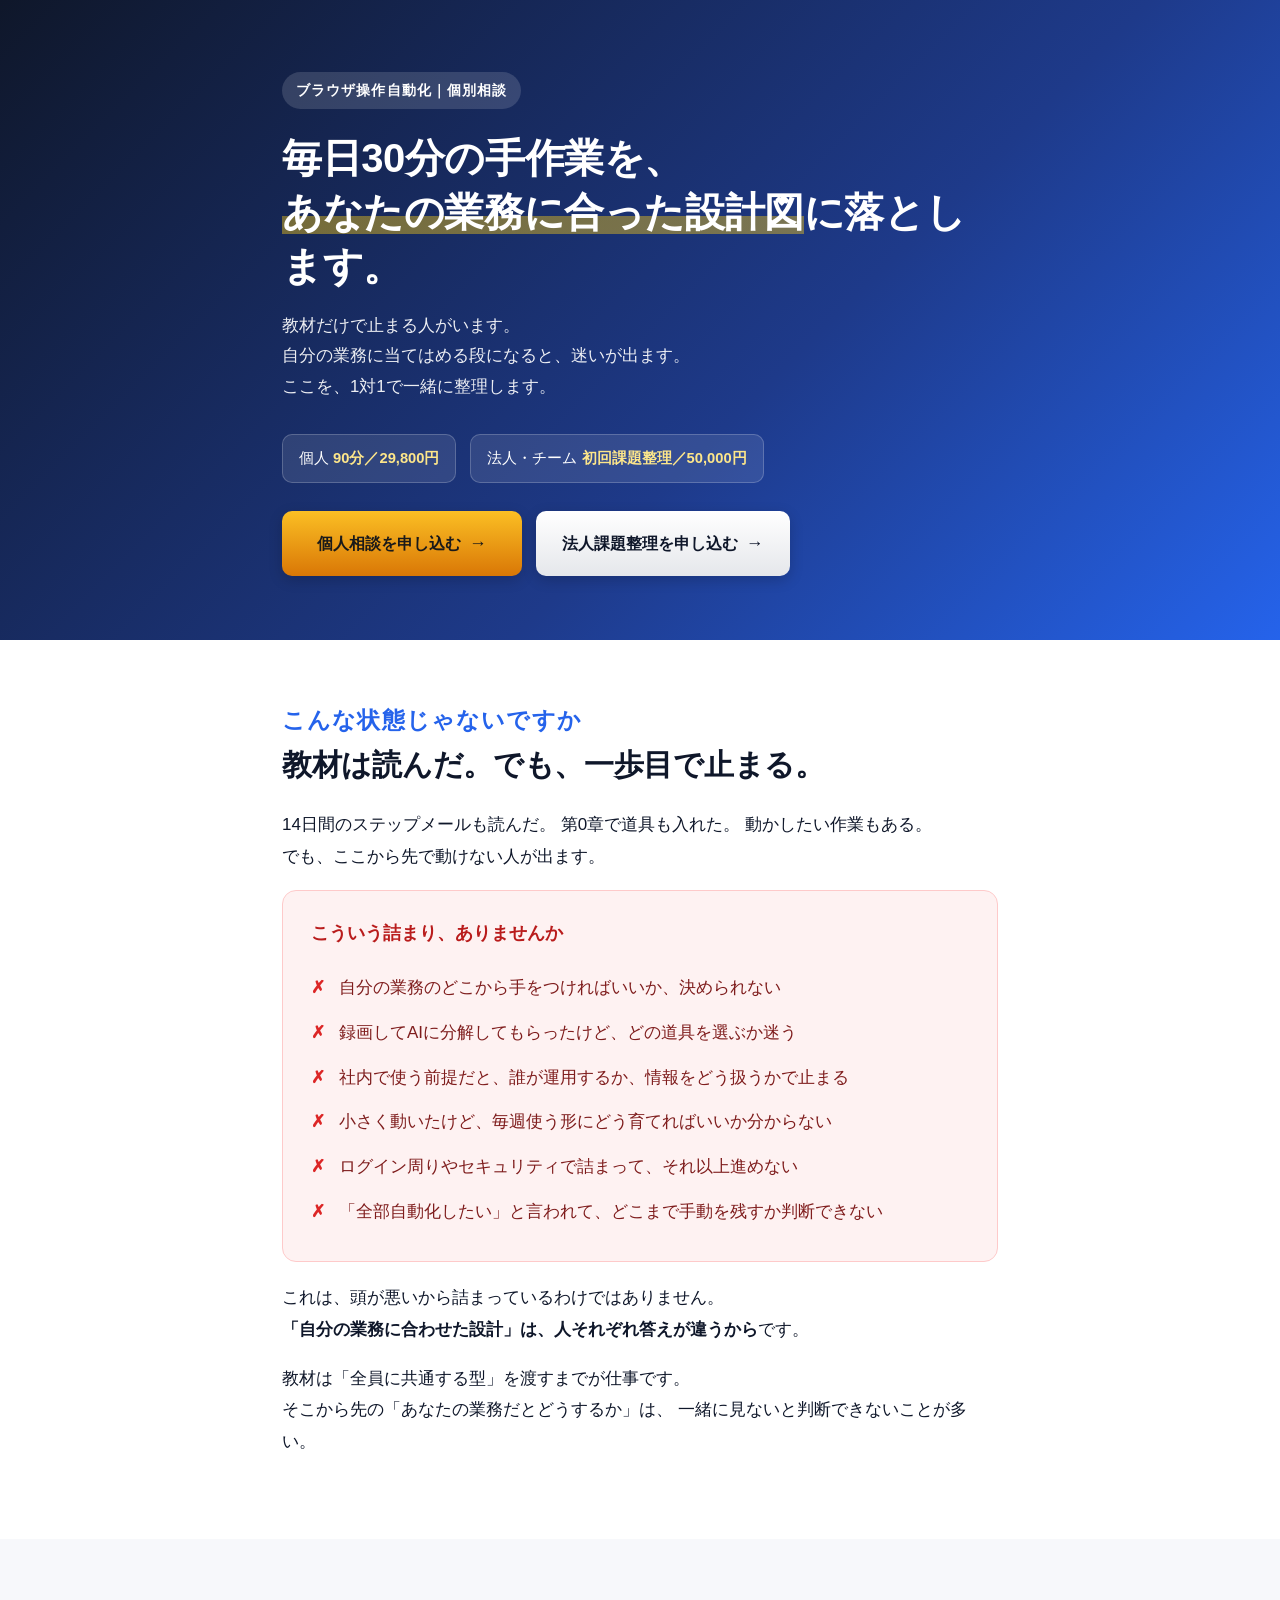
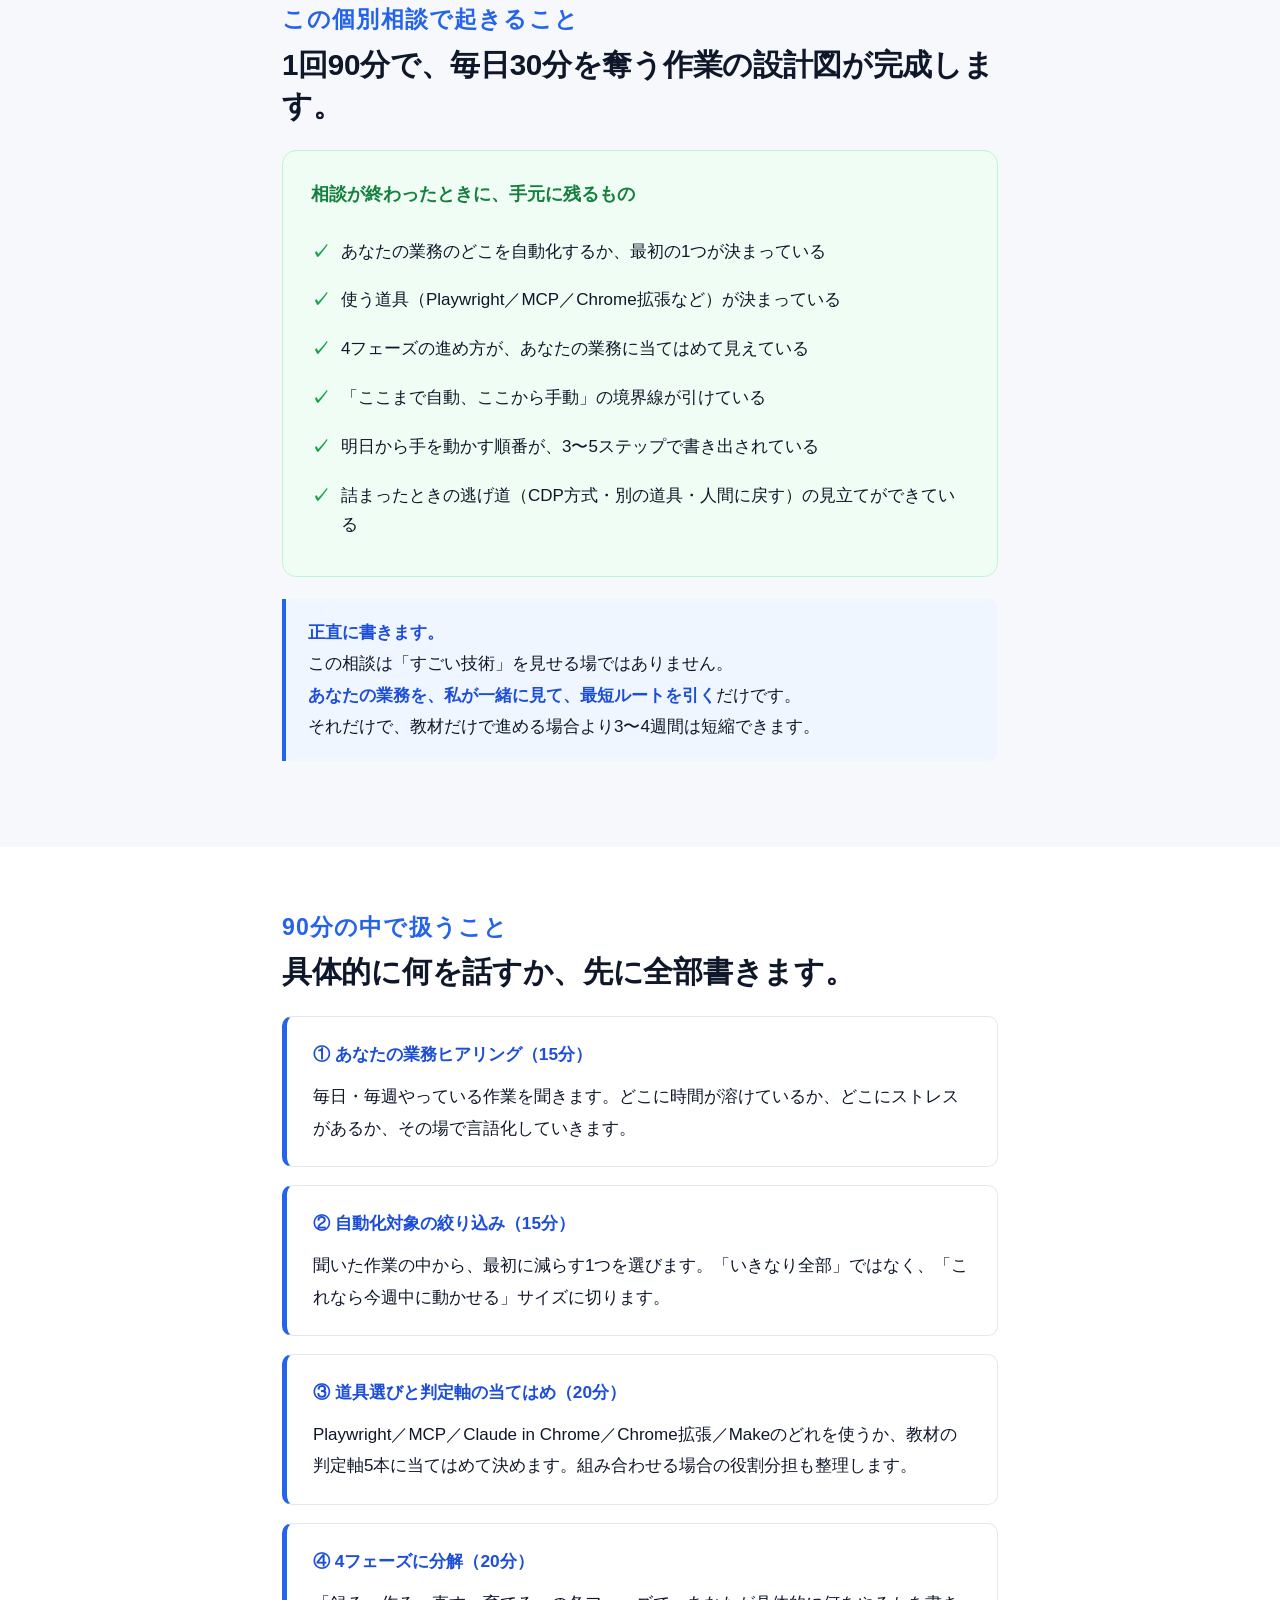
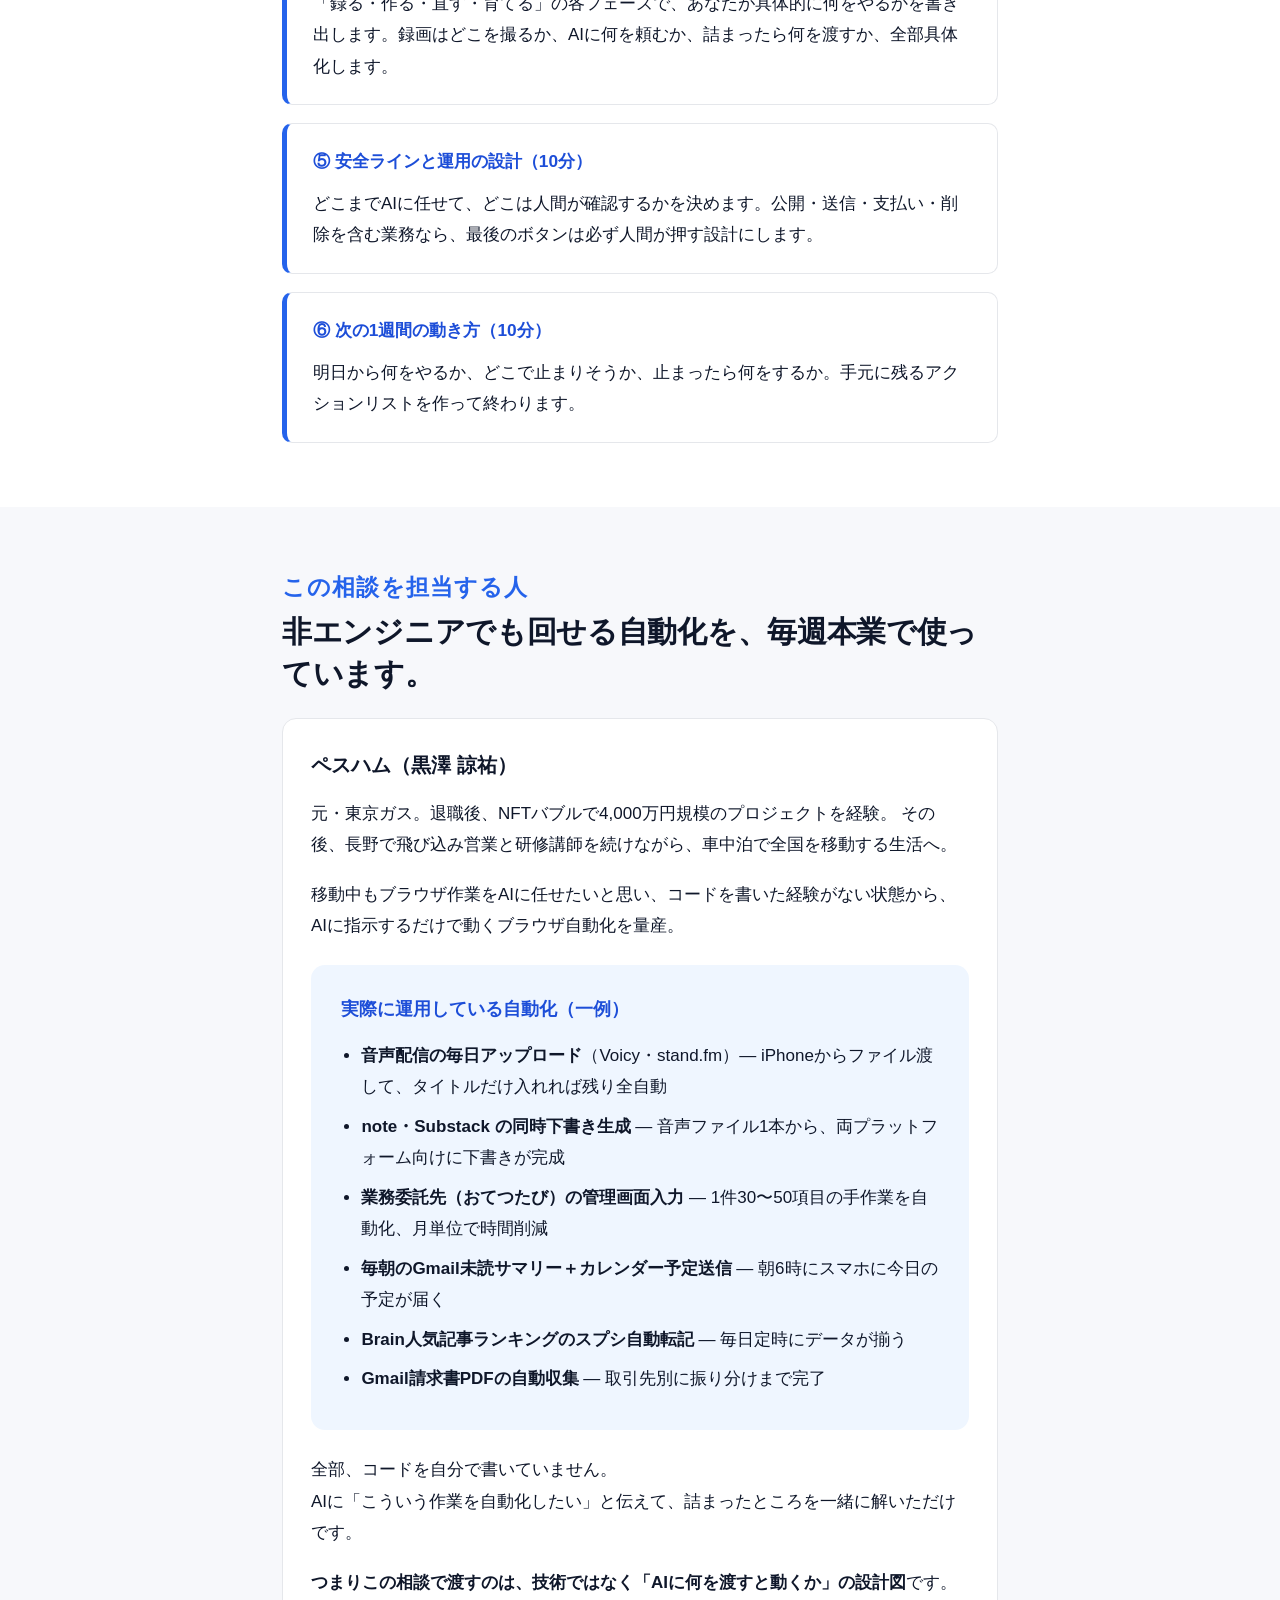
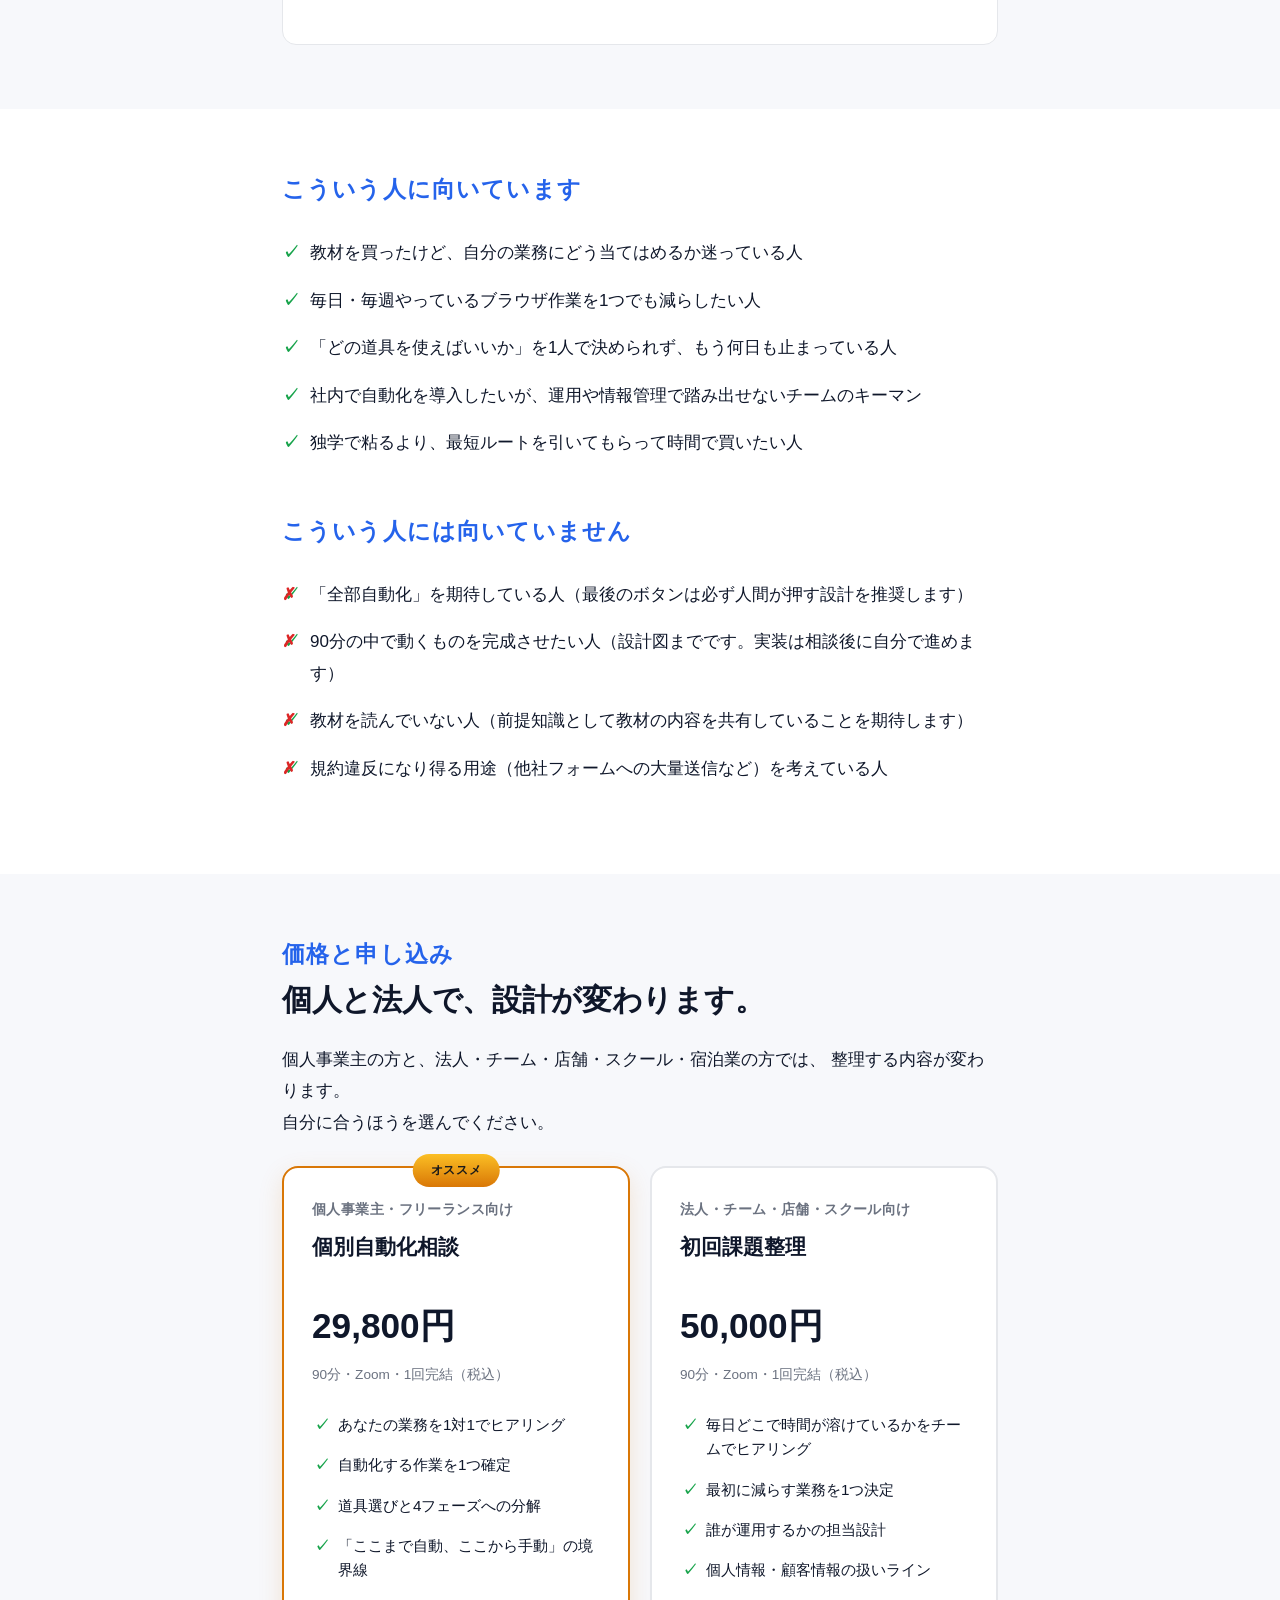
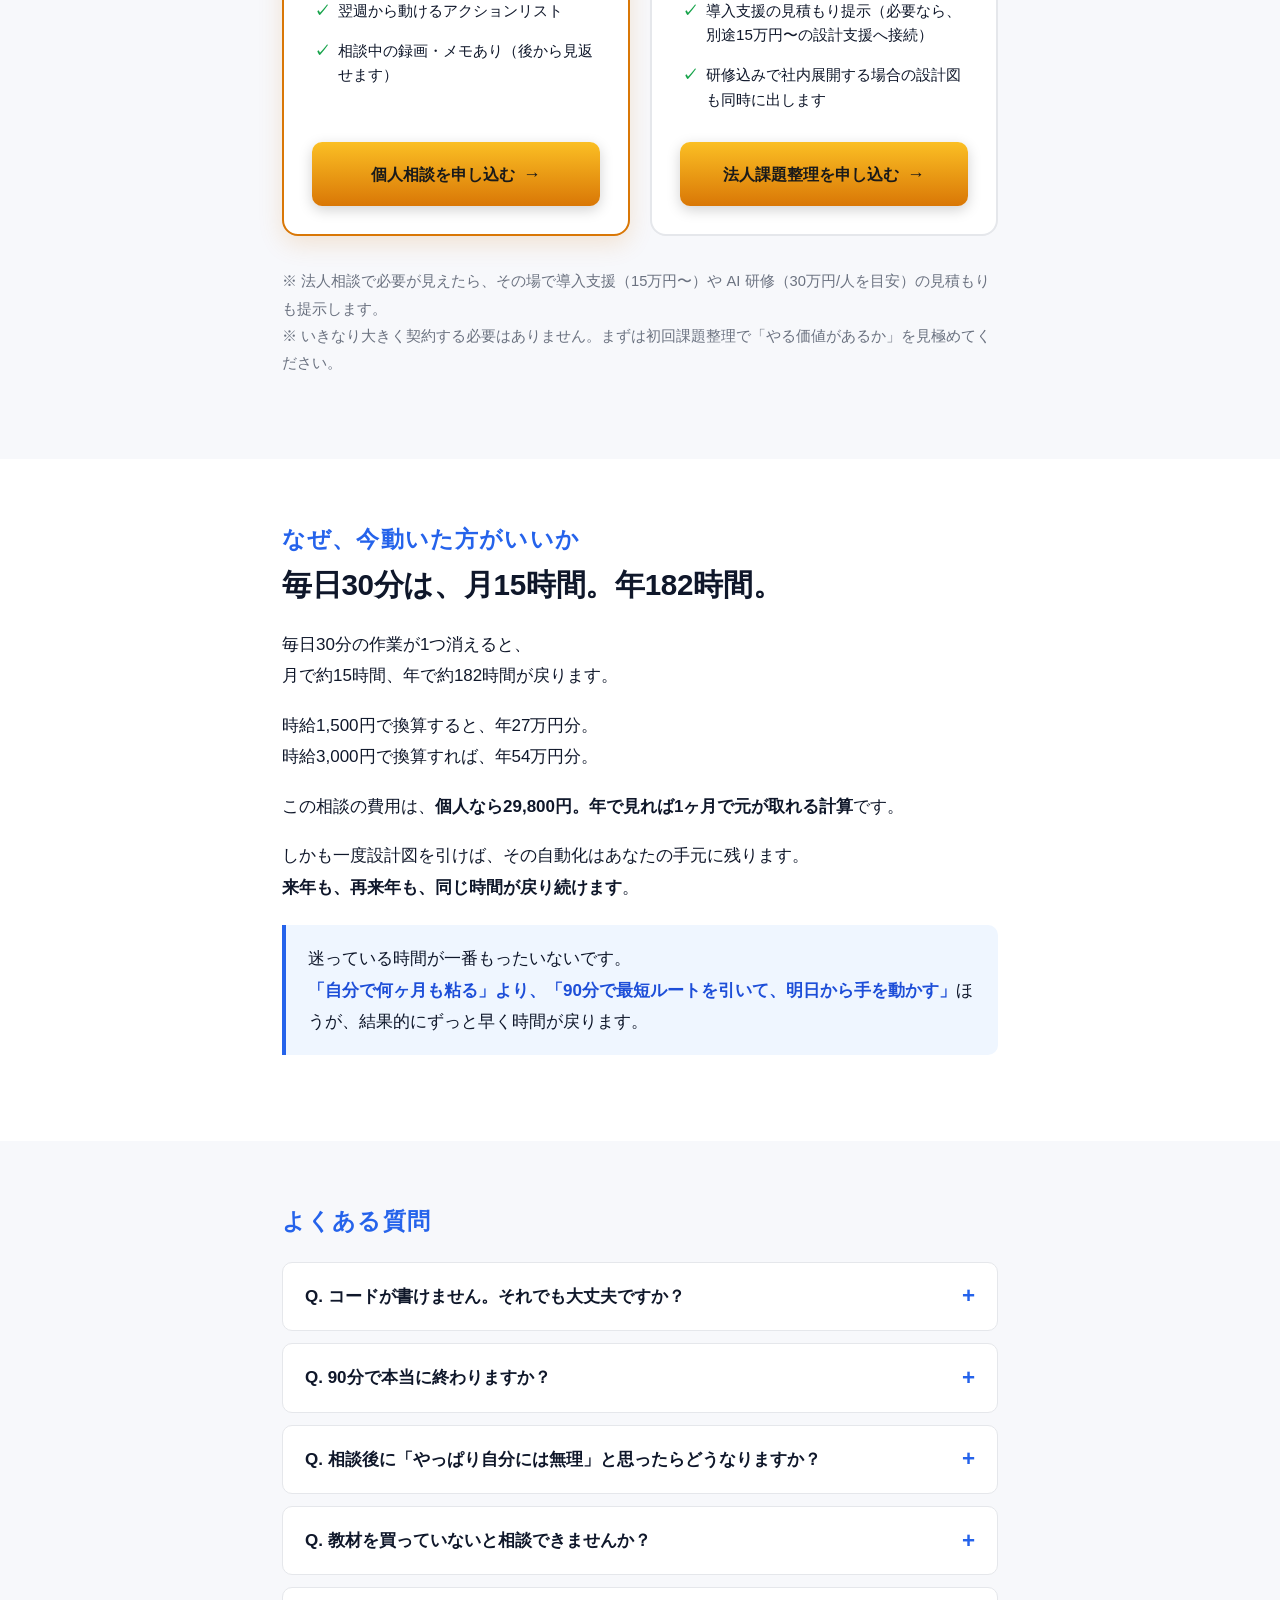
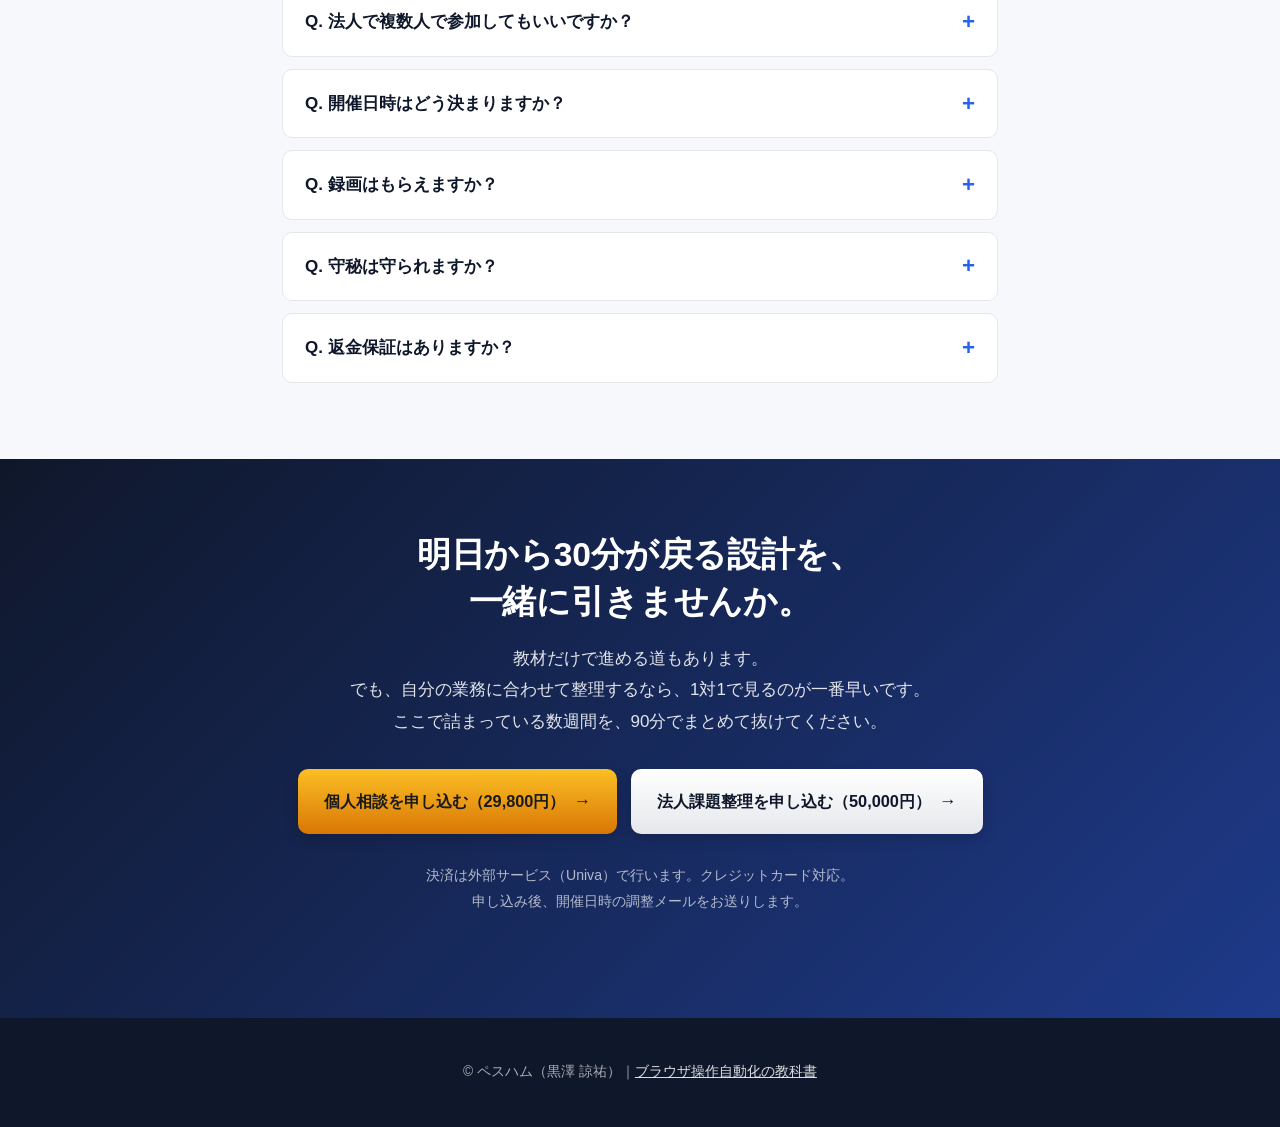
==== commit a6421576: "price update — 個人相談を29,800円に変更 ヒーローpill / プライスカード / 最終CTA / なぜ今動く / OG description の5箇所で価格表記を 30,000" ====
--- a/soudan.html
+++ b/soudan.html
@@ -7,7 +7,7 @@
 <title>個別相談｜ブラウザ操作自動化 設計サポート — ペスハム</title>
 <link rel="icon" type="image/png" href="./images/chibi-anne.png" />
 <meta property="og:title" content="個別相談｜ブラウザ操作自動化 設計サポート" />
-<meta property="og:description" content="毎日30分を奪う作業を、一緒に設計図に落とします。個人90分3万円／法人5万円。" />
+<meta property="og:description" content="毎日30分を奪う作業を、一緒に設計図に落とします。個人90分29,800円／法人5万円。" />
 <meta property="og:image" content="https://jidouka.pessham.com/images/thumbs/top-hero.jpg" />
 <meta property="og:type" content="website" />
 <meta name="twitter:card" content="summary_large_image" />
@@ -441,7 +441,7 @@
       ここを、1対1で一緒に整理します。
     </p>
     <div class="price-row">
-      <span class="price-pill">個人 <strong>90分／30,000円</strong></span>
+      <span class="price-pill">個人 <strong>90分／29,800円</strong></span>
       <span class="price-pill">法人・チーム <strong>初回課題整理／50,000円</strong></span>
     </div>
     <div class="cta-row">
@@ -637,7 +637,7 @@
       <div class="price-card recommended">
         <div class="target">個人事業主・フリーランス向け</div>
         <h3>個別自動化相談</h3>
-        <div class="price">30,000円</div>
+        <div class="price">29,800円</div>
         <div class="price-note">90分・Zoom・1回完結（税込）</div>
         <ul>
           <li>あなたの業務を1対1でヒアリング</li>
@@ -696,7 +696,7 @@
     </p>
 
     <p>
-      この相談の費用は、<strong>個人なら3万円。年で見れば1ヶ月で元が取れる計算</strong>です。
+      この相談の費用は、<strong>個人なら29,800円。年で見れば1ヶ月で元が取れる計算</strong>です。
     </p>
 
     <p>
@@ -794,7 +794,7 @@
     </p>
     <div class="cta-row" style="justify-content: center;">
       <a class="btn btn-primary" href="https://univa.cc/gFNgZV" target="_blank" rel="noopener noreferrer">
-        個人相談を申し込む（30,000円） <span class="arrow">→</span>
+        個人相談を申し込む（29,800円） <span class="arrow">→</span>
       </a>
       <a class="btn btn-secondary" href="https://univa.cc/kLn8AJ" target="_blank" rel="noopener noreferrer">
         法人課題整理を申し込む（50,000円） <span class="arrow">→</span>
